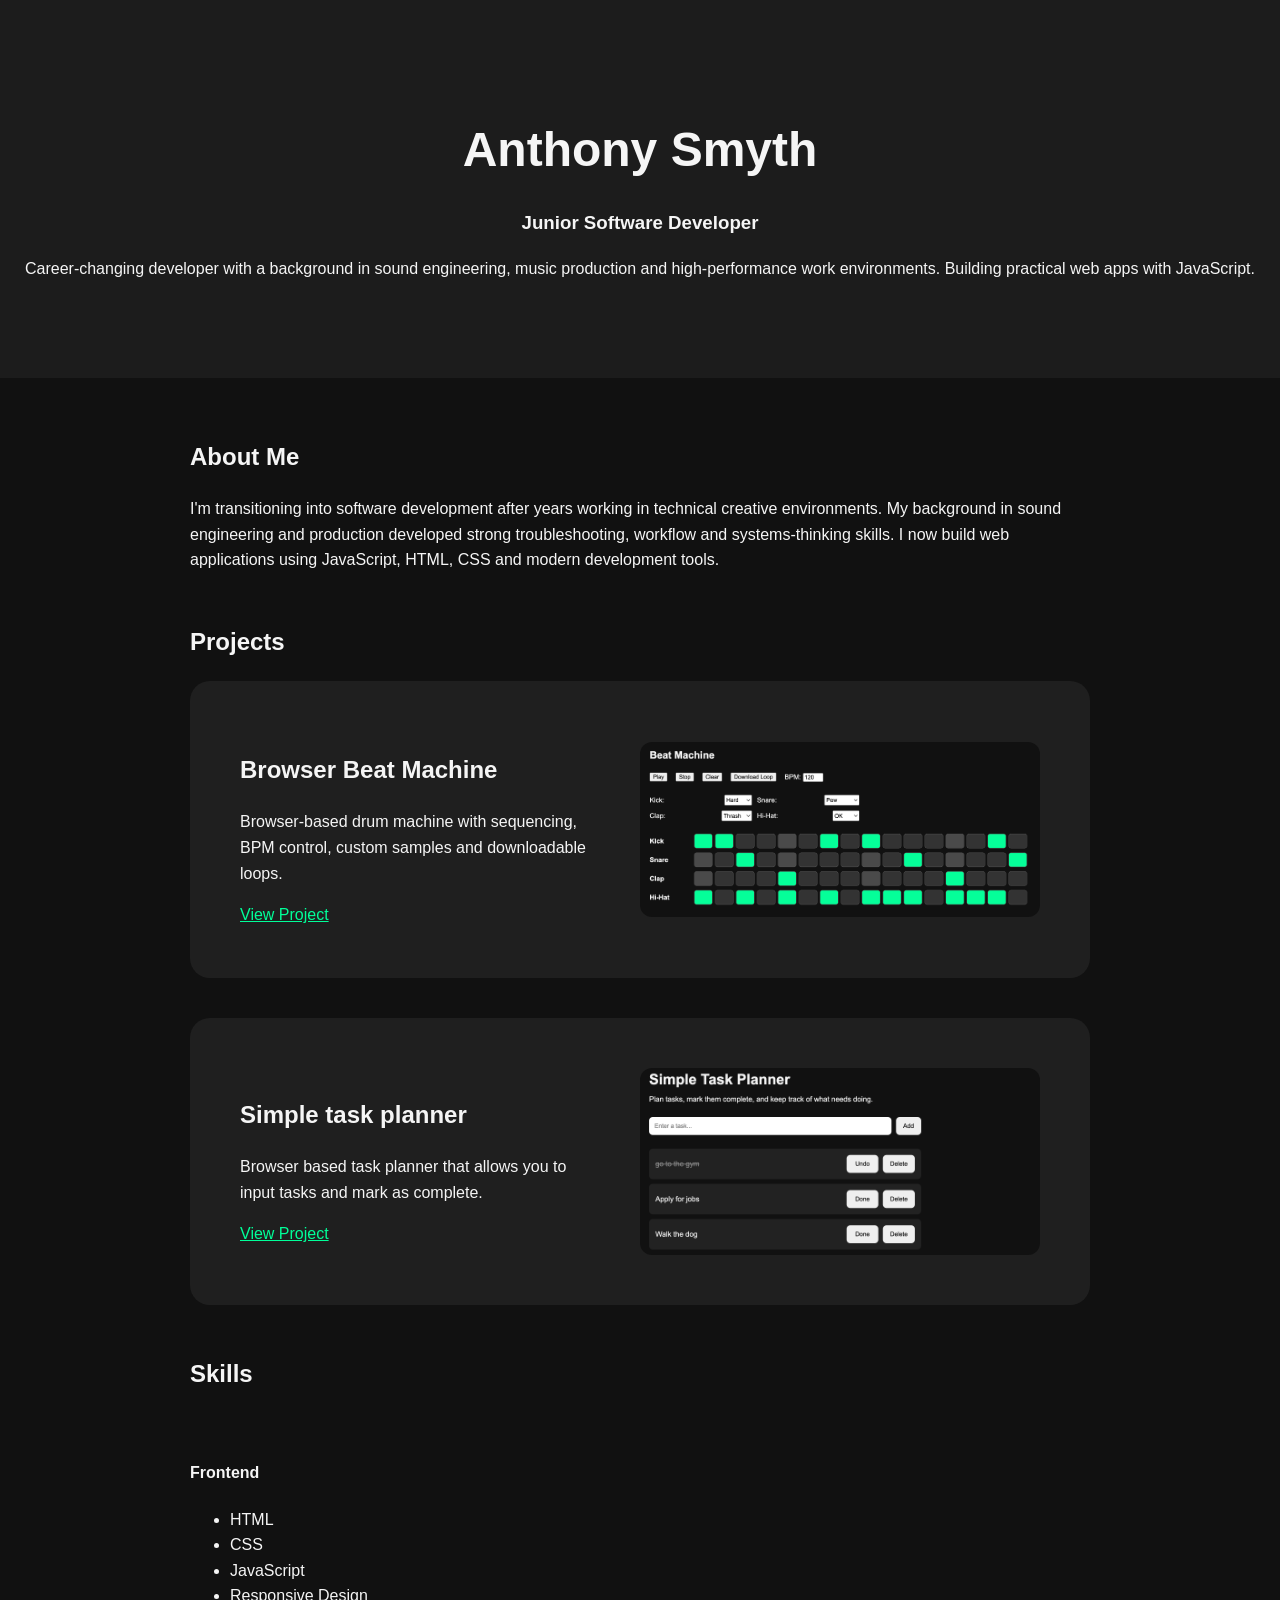
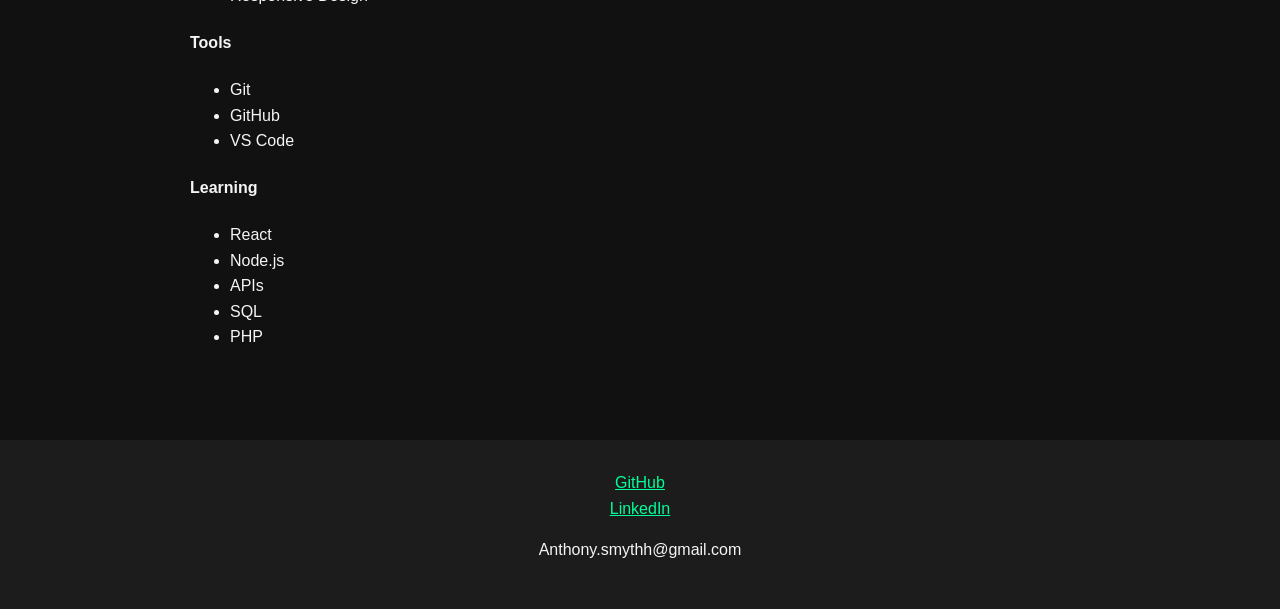
==== index.html @ 41b1ac79 "Initial portfolio website" ====
<!DOCTYPE html>
<html lang="en">
<head>
  <meta charset="UTF-8" />
  <meta name="viewport" content="width=device-width, initial-scale=1.0" />
  <title>Anthony Smyth | Developer Portfolio</title>
  <link rel="stylesheet" href="style.css" />
</head>
<body>

  <header>
    <h1>Anthony Smyth</h1>
    <h3>Junior Software Developer</h3>
    <p>Career-changing developer with a background in sound engineering, music production and high-performance work environments. Building practical web apps with JavaScript.</p>
  </header>

  <main>
    <section>
      <h2>About Me</h2>
      <p>
        I'm transitioning into software development after years working in technical creative environments. My background in sound engineering and production developed strong troubleshooting, workflow and systems-thinking skills. I now build web applications using JavaScript, HTML, CSS and modern development tools.
      </p>
    </section>

    <section>
      <h2>Projects</h2>

      <div class="project-card">

        <div class="project-content">
      
          <div class="project-text">
            <h2>Browser Beat Machine</h2>
      
            <p>
              Browser-based drum machine with sequencing, BPM control, custom samples and downloadable loops.
            </p>
      
            <a href="beat-machine.html">View Project</a>
          </div>
      
          <img src="images/beatMachine.png" alt="Beat Machine Screenshot">
      
        </div>
      
      </div>

      <div class="project-card">

        <div class="project-content">
      
          <div class="project-text">
            <h2>Simple task planner</h2>
      
            <p>
              Browser based task planner that allows you to input tasks and mark as complete.
            </p>
      
            <a href="task-planner/index.html">View Project</a>
          </div>
      
          <img src="images/TaskPlanner.png" alt="Task Planner Screenshot">
      
        </div>
      
      </div>
    </section>

    <section>
        <h2>Skills</h2>
        <br>
        <h4>Frontend</h4>
         <ul>
            <li>HTML</li>
            <li>CSS</li>
            <li>JavaScript</li>
            <li>Responsive Design</li>
         </ul>
        <h4>Tools</h4>
         <ul>
            <li>Git</li>
            <li>GitHub</li>
            <li>VS Code</li>
         </ul>
        <h4>Learning</h4>
         <ul>
            <li>React</li>
            <li>Node.js</li>
            <li>APIs</li>
            <li>SQL</li>
            <li>PHP</li>
         </ul>
    </section>
  </main>

  <footer>
    <a href="https://github.com/Asmyth0110">GitHub </a>
    <br>
    <a href="https://www.linkedin.com/in/anthony-smyth-a710b617a/">LinkedIn</a>
    <p>Anthony.smythh@gmail.com</p>
  </footer>

  <script src="script.js"></script>
</body>
</html>
---- style.css ----
body {
    margin: 0;
    font-family: Arial, sans-serif;
    background: #111;
    color: #f5f5f5;
    line-height: 1.6;
  }
  
  header {
    padding: 80px 20px;
    text-align: center;
    background: #1c1c1c;
  }
  
  h1 {
    font-size: 3rem;
    margin-bottom: 10px;
  }
  
  main {
    max-width: 900px;
    margin: auto;
    padding: 40px 20px;
  }
  
  section {
    margin-bottom: 50px;
  }

  .project-card {
    background: #1f1f1f;
    border-radius: 20px;
    padding: 50px;
    margin-bottom: 40px;
  }
  
  .project-content {

    /* puts text + image side by side */
    display: flex;
  
    /* space between left and right */
    justify-content: space-between;
  
    /* vertically align middle */
    align-items: center;
  
    gap: 40px;
  }
  
  .project-text {
    flex: 1;
  }
  
  .project-content img {

    /* fixed consistent width */
    width: 400px;
  
    /* keeps image proportions correct */
    height: auto;
  
    border-radius: 12px;
  
    /*
    prevents image shrinking oddly
    inside flexbox
    */
    flex-shrink: 0;
  }
  
  a {
    color: #00ff99;
  }
  
  footer {
    text-align: center;
    padding: 30px;
    background: #1c1c1c;
  }

  .controls {
    display: flex;
    gap: 20px;
    align-items: center;
    margin-bottom: 30px;
  }
  
  button {
    cursor: pointer;
  }
  
  .sequencer-row {
    display: grid;
    grid-template-columns: 100px repeat(16, 1fr);
    gap: 6px;
    margin-bottom: 10px;
    align-items: center;
  }
  
  .sound-label {
    font-weight: bold;
  }
  
  .step {
    height: 35px;
    background: #333;
    border: 1px solid #555;
    border-radius: 6px;
  }

  .step.bar-step {
    background: #4a4a4a;
  }
  
  .step.active {
    background: #00ff99;
  }
  
  .step.playing {
    border: 2px solid white;
  }
  

  .sample-selectors {
    display: grid;
    grid-template-columns: repeat(2, 1fr);
    gap: 12px;
    margin-bottom: 30px;
    max-width: 500px;
  }
  
  .sample-selectors label {
    display: flex;
    justify-content: space-between;
    gap: 10px;
  }

  #machineIMG {
    height: 100px;
    width: auto;
    float: right;

  }
  #toDoIMG {
    height: 100px;
    width: auto;
    float:right;
  }
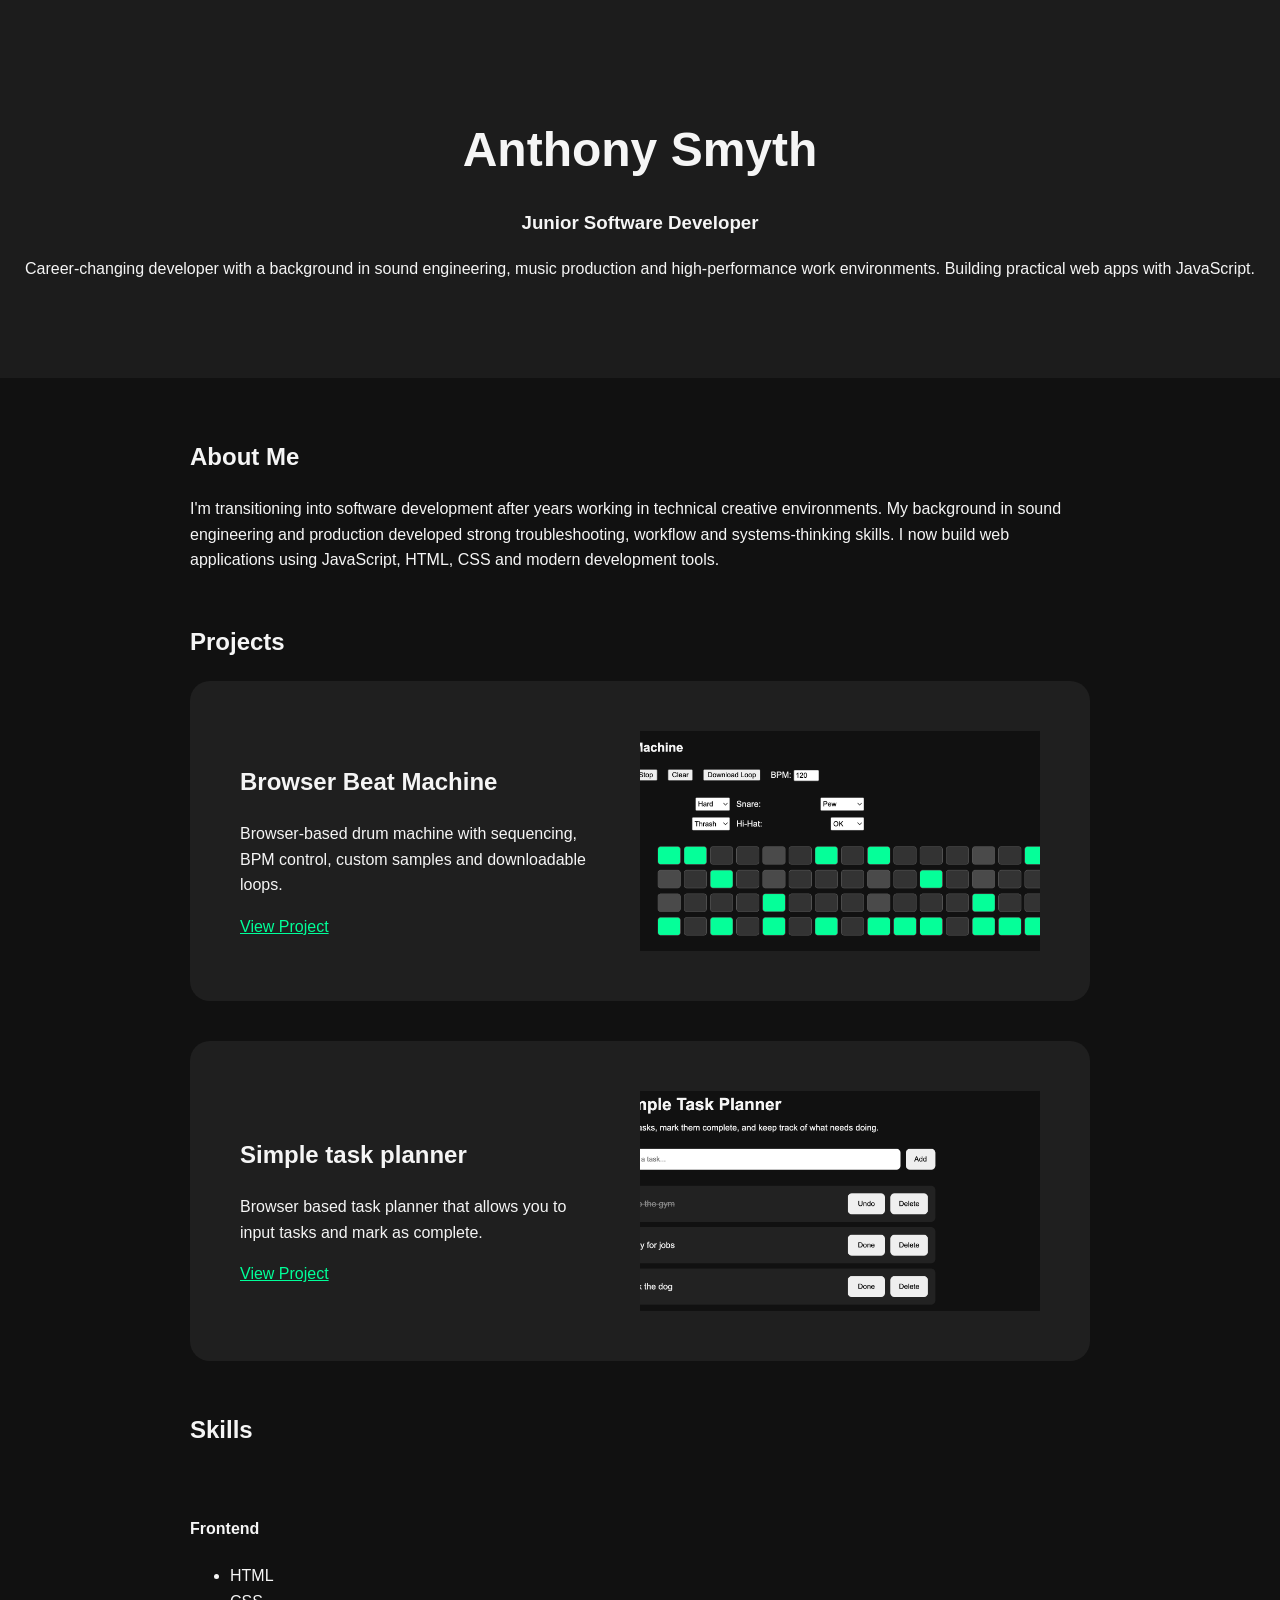
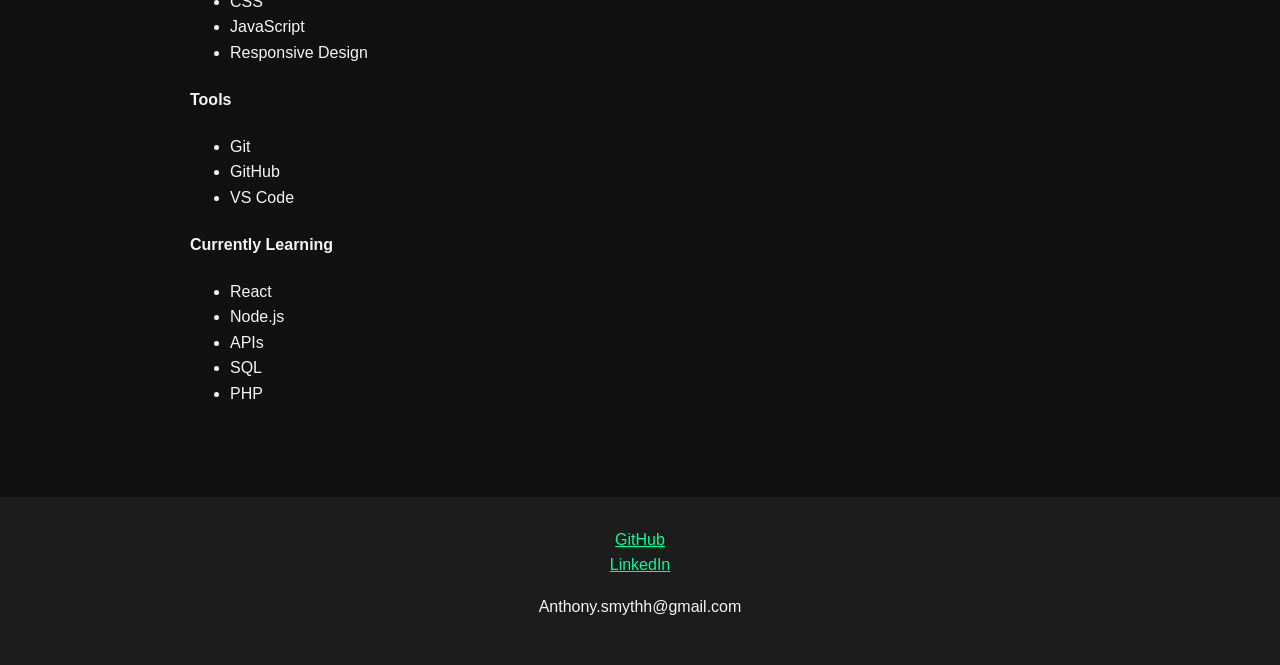
==== commit a585e35d: "Update index.html" ====
--- a/index.html
+++ b/index.html
@@ -82,7 +82,7 @@
             <li>GitHub</li>
             <li>VS Code</li>
          </ul>
-        <h4>Learning</h4>
+        <h4>Currently Learning</h4>
          <ul>
             <li>React</li>
             <li>Node.js</li>
@@ -102,4 +102,4 @@
 
   <script src="script.js"></script>
 </body>
-</html>+</html>
--- a/style.css
+++ b/style.css
@@ -52,22 +52,11 @@
     flex: 1;
   }
   
-  .project-content img {
-
-    /* fixed consistent width */
-    width: 400px;
-  
-    /* keeps image proportions correct */
-    height: auto;
-  
-    border-radius: 12px;
-  
-    /*
-    prevents image shrinking oddly
-    inside flexbox
-    */
-    flex-shrink: 0;
-  }
+.project-content img {
+  width: 400px;
+  height: 220px;
+  object-fit: cover;
+}
   
   a {
     color: #00ff99;
@@ -146,4 +135,4 @@
     height: 100px;
     width: auto;
     float:right;
-  }+  }
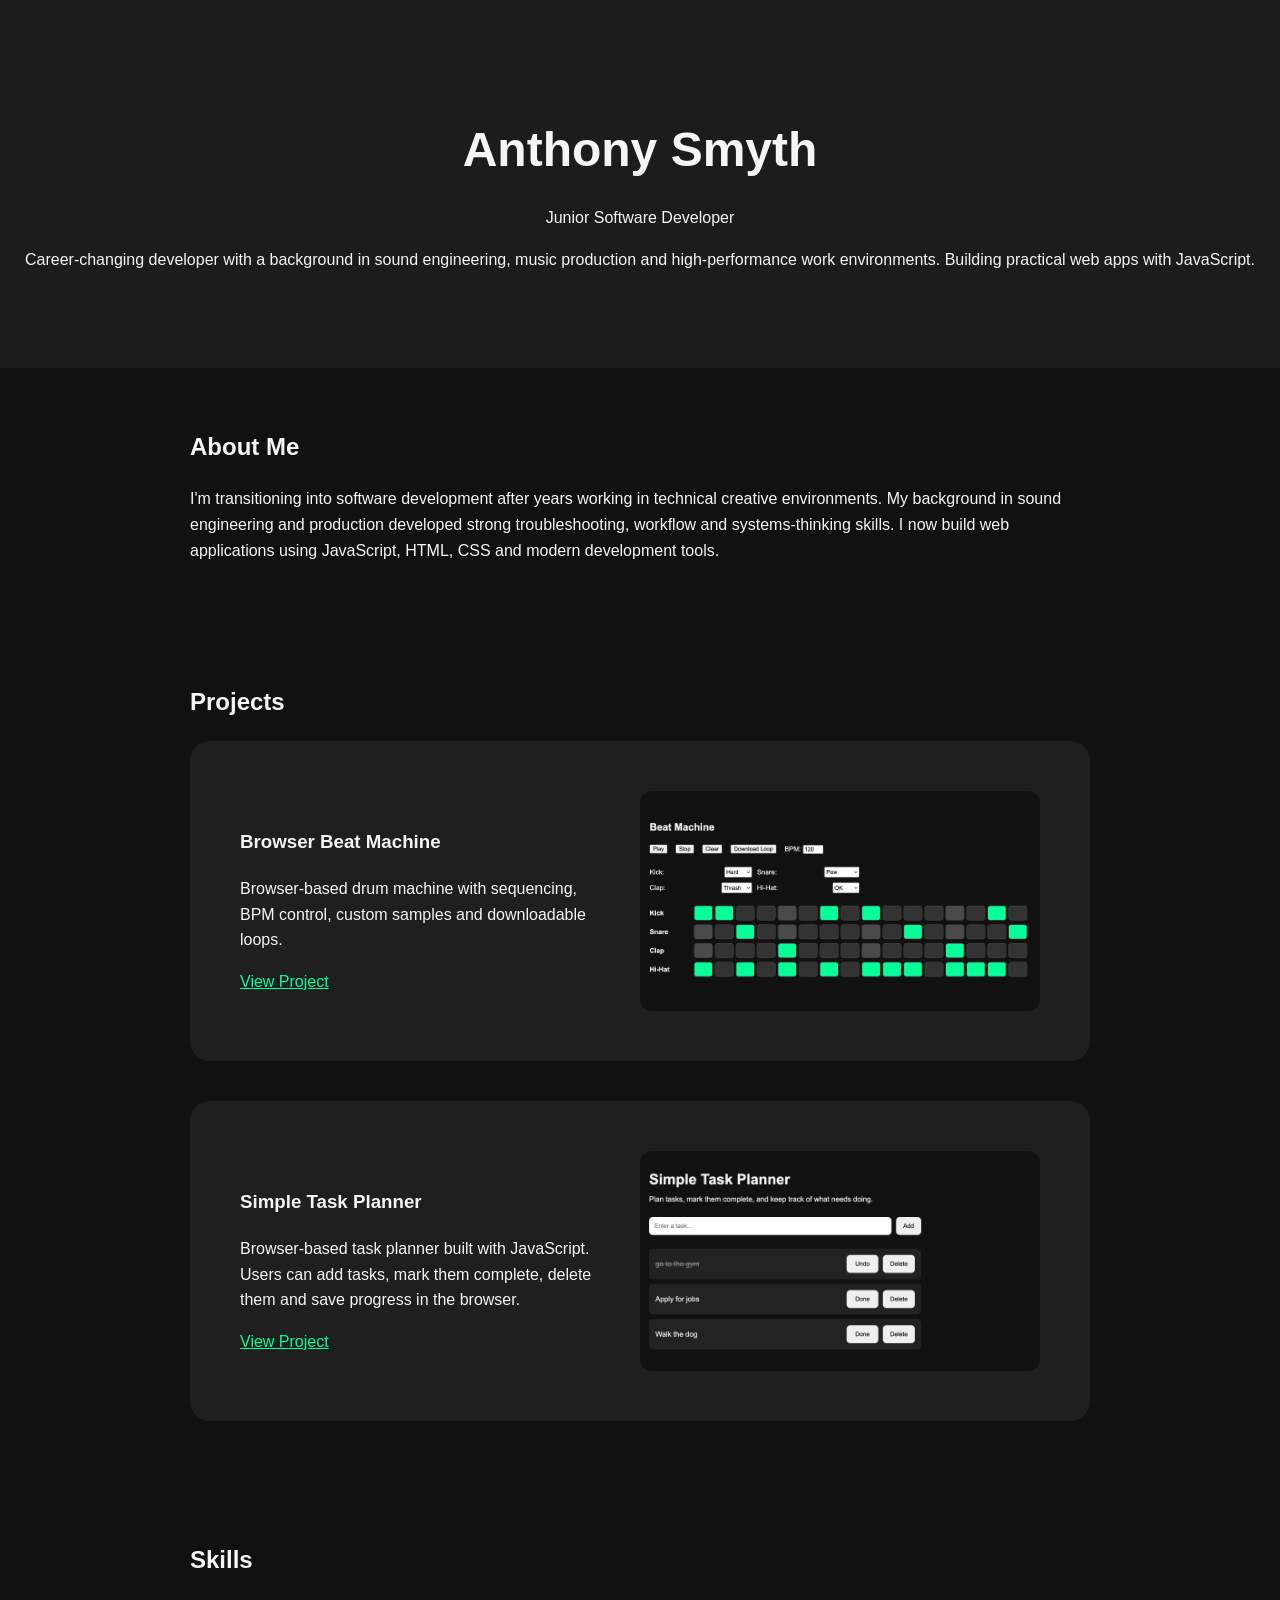
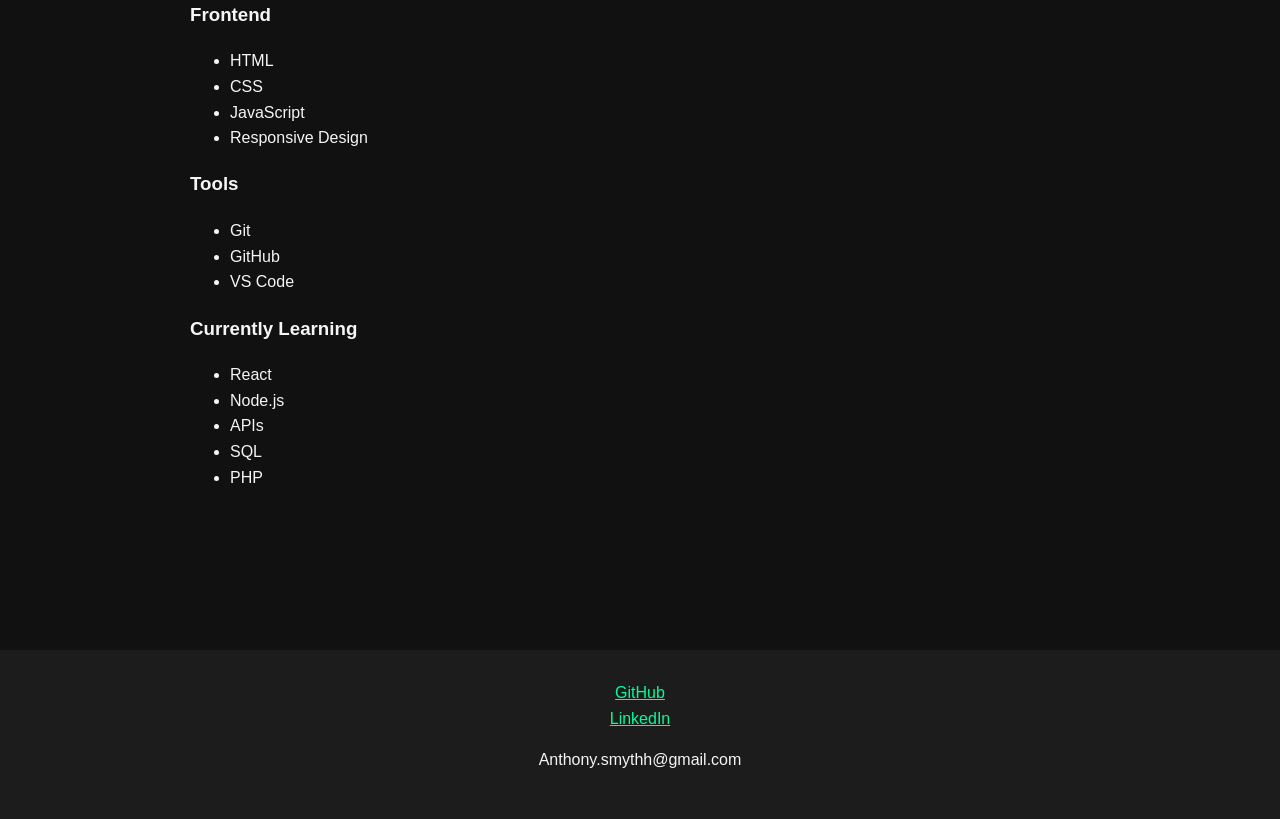
==== commit 5e42a8e4: "Update index.html" ====
--- a/index.html
+++ b/index.html
@@ -3,20 +3,28 @@
 <head>
   <meta charset="UTF-8" />
   <meta name="viewport" content="width=device-width, initial-scale=1.0" />
+
   <title>Anthony Smyth | Developer Portfolio</title>
+
   <link rel="stylesheet" href="style.css" />
 </head>
+
 <body>
 
   <header>
     <h1>Anthony Smyth</h1>
-    <h3>Junior Software Developer</h3>
-    <p>Career-changing developer with a background in sound engineering, music production and high-performance work environments. Building practical web apps with JavaScript.</p>
+    <p class="subtitle">Junior Software Developer</p>
+
+    <p>
+      Career-changing developer with a background in sound engineering, music production and high-performance work environments. Building practical web apps with JavaScript.
+    </p>
   </header>
 
   <main>
+
     <section>
       <h2>About Me</h2>
+
       <p>
         I'm transitioning into software development after years working in technical creative environments. My background in sound engineering and production developed strong troubleshooting, workflow and systems-thinking skills. I now build web applications using JavaScript, HTML, CSS and modern development tools.
       </p>
@@ -25,78 +33,87 @@
     <section>
       <h2>Projects</h2>
 
-      <div class="project-card">
+      <article class="project-card">
+        <div class="project-content">
 
-        <div class="project-content">
-      
           <div class="project-text">
-            <h2>Browser Beat Machine</h2>
-      
+            <h3>Browser Beat Machine</h3>
+
             <p>
               Browser-based drum machine with sequencing, BPM control, custom samples and downloadable loops.
             </p>
-      
+
             <a href="beat-machine.html">View Project</a>
           </div>
-      
-          <img src="images/beatMachine.png" alt="Beat Machine Screenshot">
-      
+
+          <img src="images/beatMachine.png" alt="Screenshot of the Browser Beat Machine project" />
+
         </div>
-      
-      </div>
+      </article>
 
-      <div class="project-card">
+      <article class="project-card">
+        <div class="project-content">
 
-        <div class="project-content">
-      
           <div class="project-text">
-            <h2>Simple task planner</h2>
-      
+            <h3>Simple Task Planner</h3>
+
             <p>
-              Browser based task planner that allows you to input tasks and mark as complete.
+              Browser-based task planner built with JavaScript. Users can add tasks, mark them complete, delete them and save progress in the browser.
             </p>
-      
+
             <a href="task-planner/index.html">View Project</a>
           </div>
-      
-          <img src="images/TaskPlanner.png" alt="Task Planner Screenshot">
-      
+
+          <img src="images/TaskPlanner.png" alt="Screenshot of the Simple Task Planner project" />
+
         </div>
-      
-      </div>
+      </article>
     </section>
 
     <section>
-        <h2>Skills</h2>
-        <br>
-        <h4>Frontend</h4>
-         <ul>
+      <h2>Skills</h2>
+
+      <div class="skills-grid">
+
+        <div>
+          <h3>Frontend</h3>
+          <ul>
             <li>HTML</li>
             <li>CSS</li>
             <li>JavaScript</li>
             <li>Responsive Design</li>
-         </ul>
-        <h4>Tools</h4>
-         <ul>
+          </ul>
+        </div>
+
+        <div>
+          <h3>Tools</h3>
+          <ul>
             <li>Git</li>
             <li>GitHub</li>
             <li>VS Code</li>
-         </ul>
-        <h4>Currently Learning</h4>
-         <ul>
+          </ul>
+        </div>
+
+        <div>
+          <h3>Currently Learning</h3>
+          <ul>
             <li>React</li>
             <li>Node.js</li>
             <li>APIs</li>
             <li>SQL</li>
             <li>PHP</li>
-         </ul>
+          </ul>
+        </div>
+
+      </div>
     </section>
+
   </main>
 
   <footer>
-    <a href="https://github.com/Asmyth0110">GitHub </a>
-    <br>
-    <a href="https://www.linkedin.com/in/anthony-smyth-a710b617a/">LinkedIn</a>
+    <a href="https://github.com/Asmyth0110" target="_blank">GitHub</a>
+    <br />
+    <a href="https://www.linkedin.com/in/anthony-smyth-a710b617a/" target="_blank">LinkedIn</a>
     <p>Anthony.smythh@gmail.com</p>
   </footer>
 
--- a/style.css
+++ b/style.css
@@ -1,138 +1,167 @@
 body {
-    margin: 0;
-    font-family: Arial, sans-serif;
-    background: #111;
-    color: #f5f5f5;
-    line-height: 1.6;
+  margin: 0;
+  font-family: Arial, sans-serif;
+  background: #111;
+  color: #f5f5f5;
+  line-height: 1.6;
+}
+
+header {
+  padding: 80px 20px;
+  text-align: center;
+  background: #1c1c1c;
+}
+
+h1 {
+  font-size: 3rem;
+  margin-bottom: 10px;
+}
+
+main {
+  max-width: 900px;
+  margin: auto;
+  padding: 40px 20px;
+}
+
+section {
+  margin-bottom: 120px;
+}
+
+a {
+  color: #00ff99;
+}
+
+footer {
+  text-align: center;
+  padding: 30px;
+  background: #1c1c1c;
+}
+
+/* PROJECT CARDS */
+
+.project-card {
+  background: #1f1f1f;
+  border-radius: 20px;
+  padding: 50px;
+  margin-bottom: 40px;
+}
+
+.project-content {
+  display: flex;
+  justify-content: space-between;
+  align-items: center;
+  gap: 40px;
+}
+
+.project-text {
+  flex: 1;
+}
+
+.project-content img {
+  width: 400px;
+  height: 220px;
+  object-fit: contain;
+  border-radius: 12px;
+  flex-shrink: 0;
+  background: #111;
+}
+
+/* BEAT MACHINE */
+
+.controls {
+  display: flex;
+  gap: 20px;
+  align-items: center;
+  margin-bottom: 30px;
+  flex-wrap: wrap;
+}
+
+button {
+  cursor: pointer;
+}
+
+.sequencer-row {
+  display: grid;
+  grid-template-columns: 100px repeat(16, 1fr);
+  gap: 6px;
+  margin-bottom: 10px;
+  align-items: center;
+}
+
+.sound-label {
+  font-weight: bold;
+}
+
+.step {
+  height: 35px;
+  background: #333;
+  border: 1px solid #555;
+  border-radius: 6px;
+}
+
+.step.bar-step {
+  background: #4a4a4a;
+}
+
+.step.active {
+  background: #00ff99;
+}
+
+.step.playing {
+  border: 2px solid white;
+}
+
+.sample-selectors {
+  display: grid;
+  grid-template-columns: repeat(2, 1fr);
+  gap: 12px;
+  margin-bottom: 30px;
+  max-width: 500px;
+}
+
+.sample-selectors label {
+  display: flex;
+  justify-content: space-between;
+  gap: 10px;
+}
+
+/* MOBILE */
+
+@media (max-width: 768px) {
+  header {
+    padding: 60px 20px;
   }
-  
-  header {
-    padding: 80px 20px;
-    text-align: center;
-    background: #1c1c1c;
+
+  h1 {
+    font-size: 2.2rem;
   }
-  
-  h1 {
-    font-size: 3rem;
-    margin-bottom: 10px;
-  }
-  
+
   main {
-    max-width: 900px;
-    margin: auto;
-    padding: 40px 20px;
-  }
-  
-  section {
-    margin-bottom: 50px;
+    padding: 30px 16px;
   }
 
   .project-card {
-    background: #1f1f1f;
-    border-radius: 20px;
-    padding: 50px;
-    margin-bottom: 40px;
-  }
-  
-  .project-content {
-
-    /* puts text + image side by side */
-    display: flex;
-  
-    /* space between left and right */
-    justify-content: space-between;
-  
-    /* vertically align middle */
-    align-items: center;
-  
-    gap: 40px;
-  }
-  
-  .project-text {
-    flex: 1;
-  }
-  
-.project-content img {
-  width: 400px;
-  height: 220px;
-  object-fit: cover;
-}
-  
-  a {
-    color: #00ff99;
-  }
-  
-  footer {
-    text-align: center;
-    padding: 30px;
-    background: #1c1c1c;
+    padding: 28px;
   }
 
-  .controls {
-    display: flex;
-    gap: 20px;
-    align-items: center;
-    margin-bottom: 30px;
-  }
-  
-  button {
-    cursor: pointer;
-  }
-  
-  .sequencer-row {
-    display: grid;
-    grid-template-columns: 100px repeat(16, 1fr);
-    gap: 6px;
-    margin-bottom: 10px;
-    align-items: center;
-  }
-  
-  .sound-label {
-    font-weight: bold;
-  }
-  
-  .step {
-    height: 35px;
-    background: #333;
-    border: 1px solid #555;
-    border-radius: 6px;
+  .project-content {
+    flex-direction: column;
+    align-items: flex-start;
   }
 
-  .step.bar-step {
-    background: #4a4a4a;
+  .project-content img {
+    width: 100%;
+    height: auto;
+    max-height: 260px;
+    object-fit: contain;
   }
-  
-  .step.active {
-    background: #00ff99;
+
+  .sequencer-row {
+    grid-template-columns: 80px repeat(16, 34px);
+    overflow-x: auto;
   }
-  
-  .step.playing {
-    border: 2px solid white;
-  }
-  
 
   .sample-selectors {
-    display: grid;
-    grid-template-columns: repeat(2, 1fr);
-    gap: 12px;
-    margin-bottom: 30px;
-    max-width: 500px;
+    grid-template-columns: 1fr;
   }
-  
-  .sample-selectors label {
-    display: flex;
-    justify-content: space-between;
-    gap: 10px;
-  }
-
-  #machineIMG {
-    height: 100px;
-    width: auto;
-    float: right;
-
-  }
-  #toDoIMG {
-    height: 100px;
-    width: auto;
-    float:right;
-  }
+}
